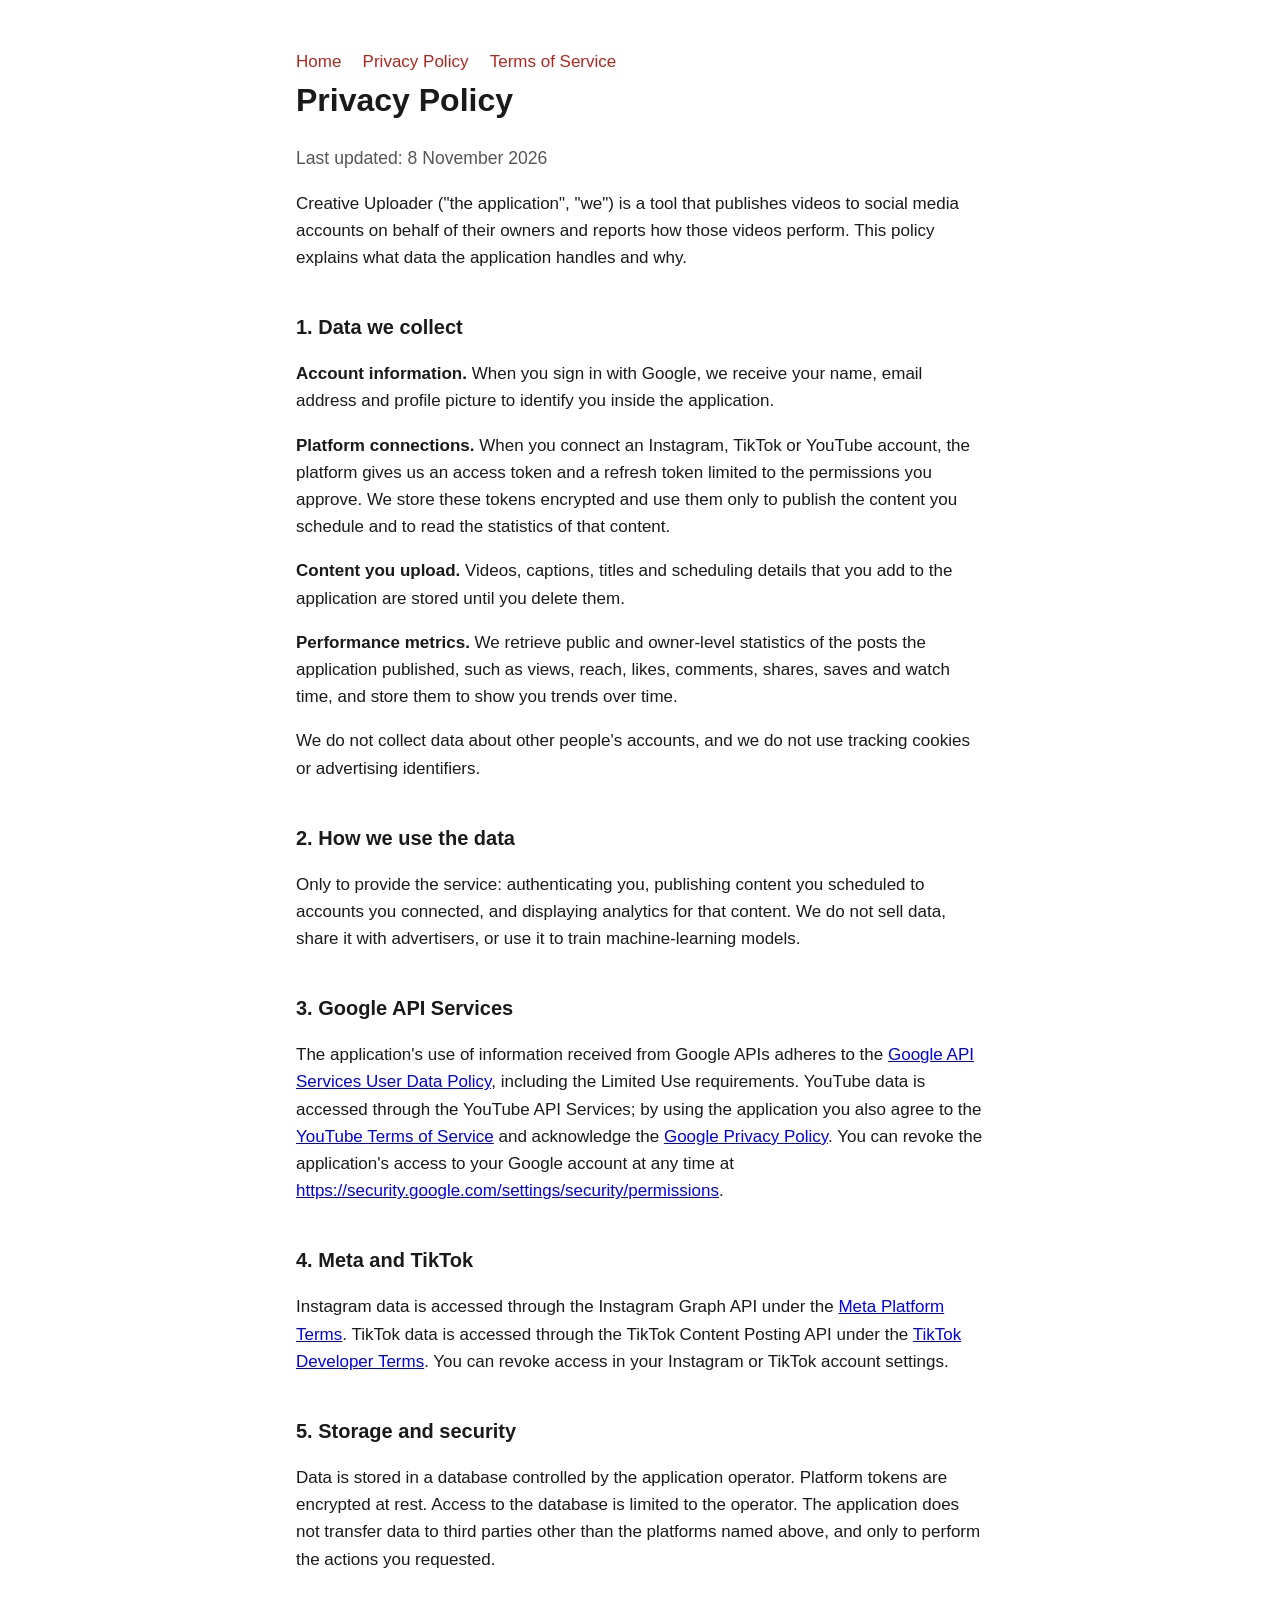
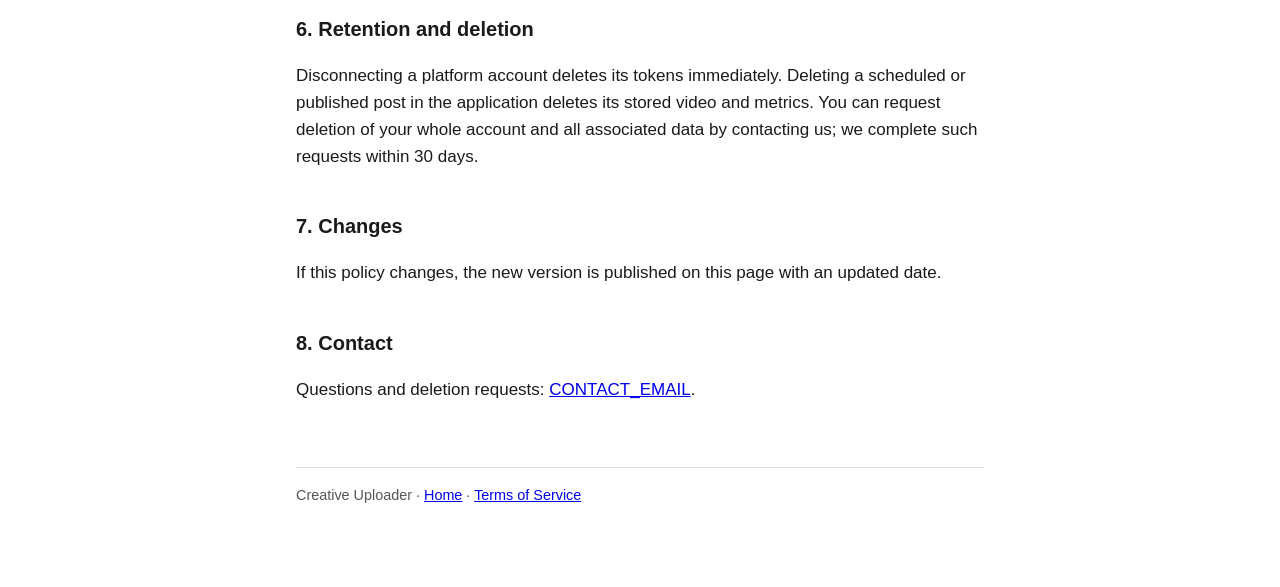
==== privacy.html @ c1e0e378 "Creative Uploader public pages: home, privacy policy, terms" ====
<!doctype html>
<html lang="en">
<head>
<meta charset="utf-8">
<meta name="viewport" content="width=device-width, initial-scale=1">
<title>Privacy Policy · Creative Uploader</title>
<link rel="stylesheet" href="style.css">
</head>
<body>
<main>
  <nav><a href="./">Home</a><a href="privacy.html">Privacy Policy</a><a href="terms.html">Terms of Service</a></nav>
  <h1>Privacy Policy</h1>
  <p class="lead">Last updated: 8 November 2026</p>

  <p>Creative Uploader ("the application", "we") is a tool that publishes videos to social media accounts on behalf of their owners and reports how those videos perform. This policy explains what data the application handles and why.</p>

  <h2>1. Data we collect</h2>
  <p><strong>Account information.</strong> When you sign in with Google, we receive your name, email address and profile picture to identify you inside the application.</p>
  <p><strong>Platform connections.</strong> When you connect an Instagram, TikTok or YouTube account, the platform gives us an access token and a refresh token limited to the permissions you approve. We store these tokens encrypted and use them only to publish the content you schedule and to read the statistics of that content.</p>
  <p><strong>Content you upload.</strong> Videos, captions, titles and scheduling details that you add to the application are stored until you delete them.</p>
  <p><strong>Performance metrics.</strong> We retrieve public and owner-level statistics of the posts the application published, such as views, reach, likes, comments, shares, saves and watch time, and store them to show you trends over time.</p>
  <p>We do not collect data about other people's accounts, and we do not use tracking cookies or advertising identifiers.</p>

  <h2>2. How we use the data</h2>
  <p>Only to provide the service: authenticating you, publishing content you scheduled to accounts you connected, and displaying analytics for that content. We do not sell data, share it with advertisers, or use it to train machine-learning models.</p>

  <h2>3. Google API Services</h2>
  <p>The application's use of information received from Google APIs adheres to the <a href="https://developers.google.com/terms/api-services-user-data-policy">Google API Services User Data Policy</a>, including the Limited Use requirements. YouTube data is accessed through the YouTube API Services; by using the application you also agree to the <a href="https://www.youtube.com/t/terms">YouTube Terms of Service</a> and acknowledge the <a href="https://policies.google.com/privacy">Google Privacy Policy</a>. You can revoke the application's access to your Google account at any time at <a href="https://security.google.com/settings/security/permissions">https://security.google.com/settings/security/permissions</a>.</p>

  <h2>4. Meta and TikTok</h2>
  <p>Instagram data is accessed through the Instagram Graph API under the <a href="https://developers.facebook.com/terms/">Meta Platform Terms</a>. TikTok data is accessed through the TikTok Content Posting API under the <a href="https://developers.tiktok.com/doc/tiktok-developer-terms-of-service">TikTok Developer Terms</a>. You can revoke access in your Instagram or TikTok account settings.</p>

  <h2>5. Storage and security</h2>
  <p>Data is stored in a database controlled by the application operator. Platform tokens are encrypted at rest. Access to the database is limited to the operator. The application does not transfer data to third parties other than the platforms named above, and only to perform the actions you requested.</p>

  <h2>6. Retention and deletion</h2>
  <p>Disconnecting a platform account deletes its tokens immediately. Deleting a scheduled or published post in the application deletes its stored video and metrics. You can request deletion of your whole account and all associated data by contacting us; we complete such requests within 30 days.</p>

  <h2>7. Changes</h2>
  <p>If this policy changes, the new version is published on this page with an updated date.</p>

  <h2>8. Contact</h2>
  <p>Questions and deletion requests: <a href="mailto:CONTACT_EMAIL">CONTACT_EMAIL</a>.</p>

  <footer>Creative Uploader · <a href="./">Home</a> · <a href="terms.html">Terms of Service</a></footer>
</main>
</body>
</html>
---- style.css ----
:root { color-scheme: light dark; --fg: #1a1a1a; --bg: #ffffff; --muted: #555; --accent: #b3261e; }
@media (prefers-color-scheme: dark) { :root { --fg: #e8e8e8; --bg: #111; --muted: #aaa; --accent: #ff6b5e; } }
* { box-sizing: border-box; }
body { margin: 0; background: var(--bg); color: var(--fg); font: 17px/1.6 -apple-system, "Segoe UI", Roboto, Helvetica, Arial, sans-serif; }
main { max-width: 720px; margin: 0 auto; padding: 48px 16px 80px; }
h1 { font-size: 2rem; margin: 0 0 .25em; } h2 { font-size: 1.25rem; margin-top: 2em; }
p.lead { color: var(--muted); font-size: 1.1rem; }
nav a { margin-right: 1.25em; color: var(--accent); text-decoration: none; } nav a:hover { text-decoration: underline; }
footer { margin-top: 64px; color: var(--muted); font-size: .9rem; border-top: 1px solid #8884; padding-top: 16px; }
code { background: #8882; padding: 1px 5px; border-radius: 4px; }
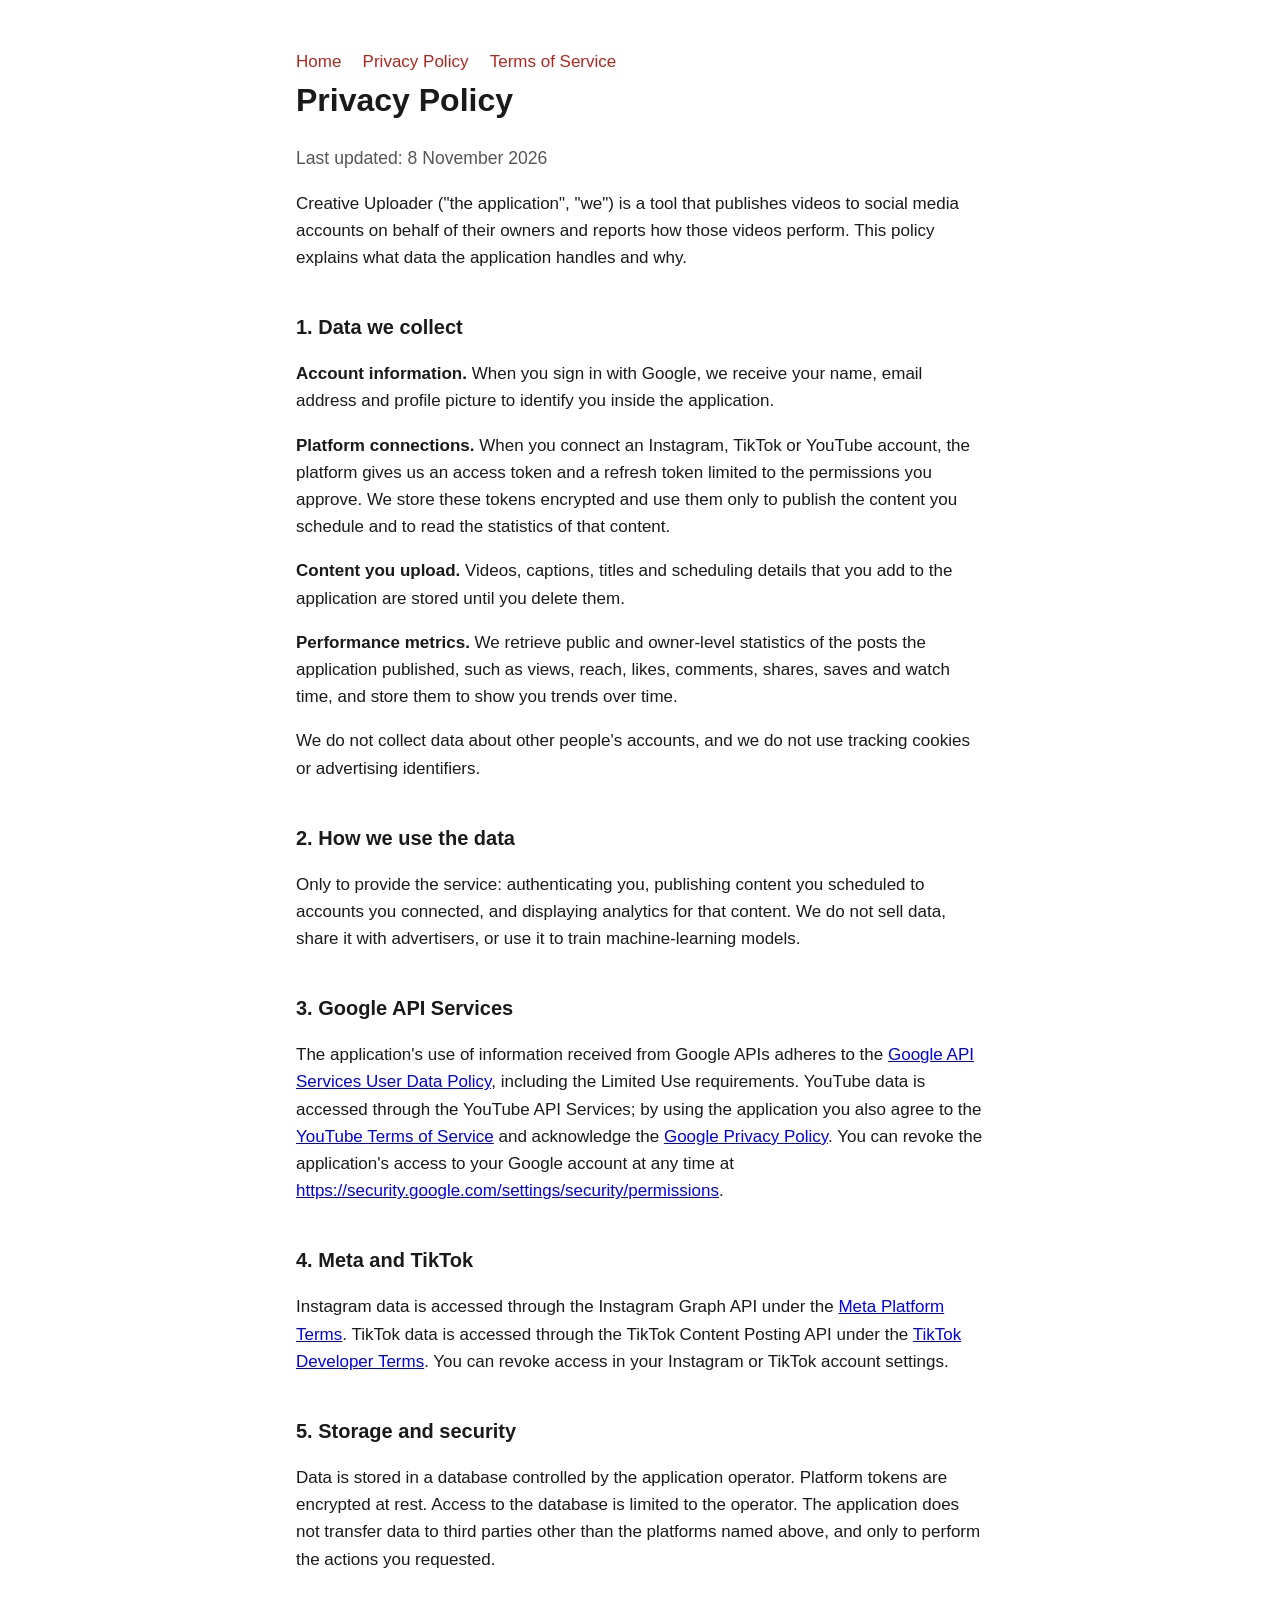
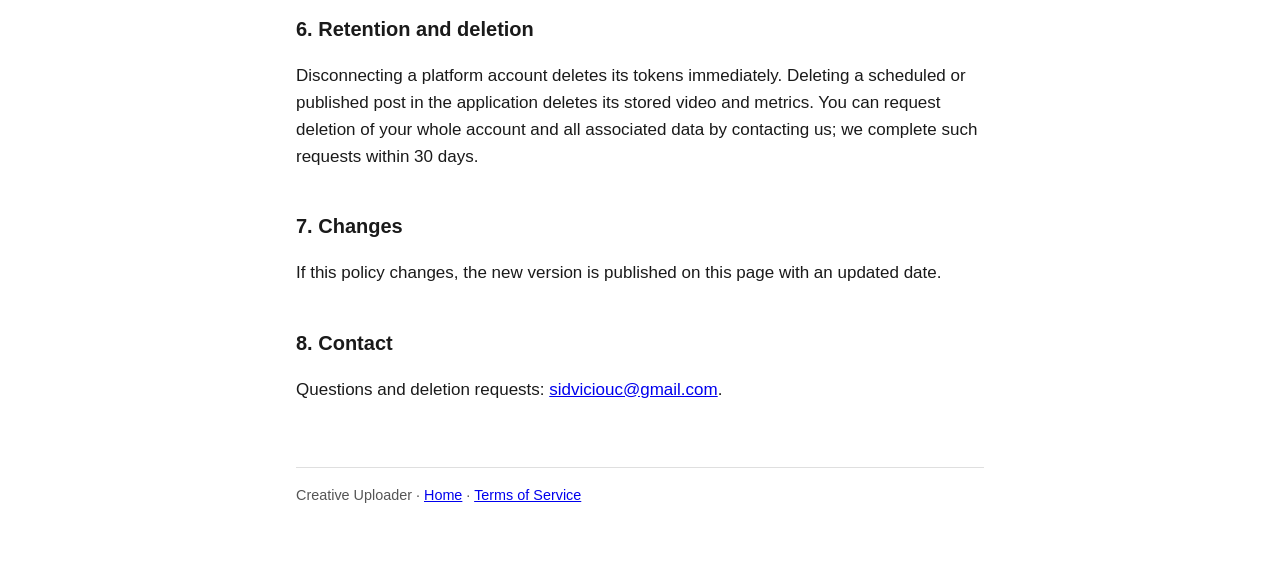
==== commit b9b11573: "Set contact email on policy pages" ====
--- a/privacy.html
+++ b/privacy.html
@@ -40,7 +40,7 @@
   <p>If this policy changes, the new version is published on this page with an updated date.</p>
 
   <h2>8. Contact</h2>
-  <p>Questions and deletion requests: <a href="mailto:CONTACT_EMAIL">CONTACT_EMAIL</a>.</p>
+  <p>Questions and deletion requests: <a href="mailto:sidviciouc@gmail.com">sidviciouc@gmail.com</a>.</p>
 
   <footer>Creative Uploader · <a href="./">Home</a> · <a href="terms.html">Terms of Service</a></footer>
 </main>
